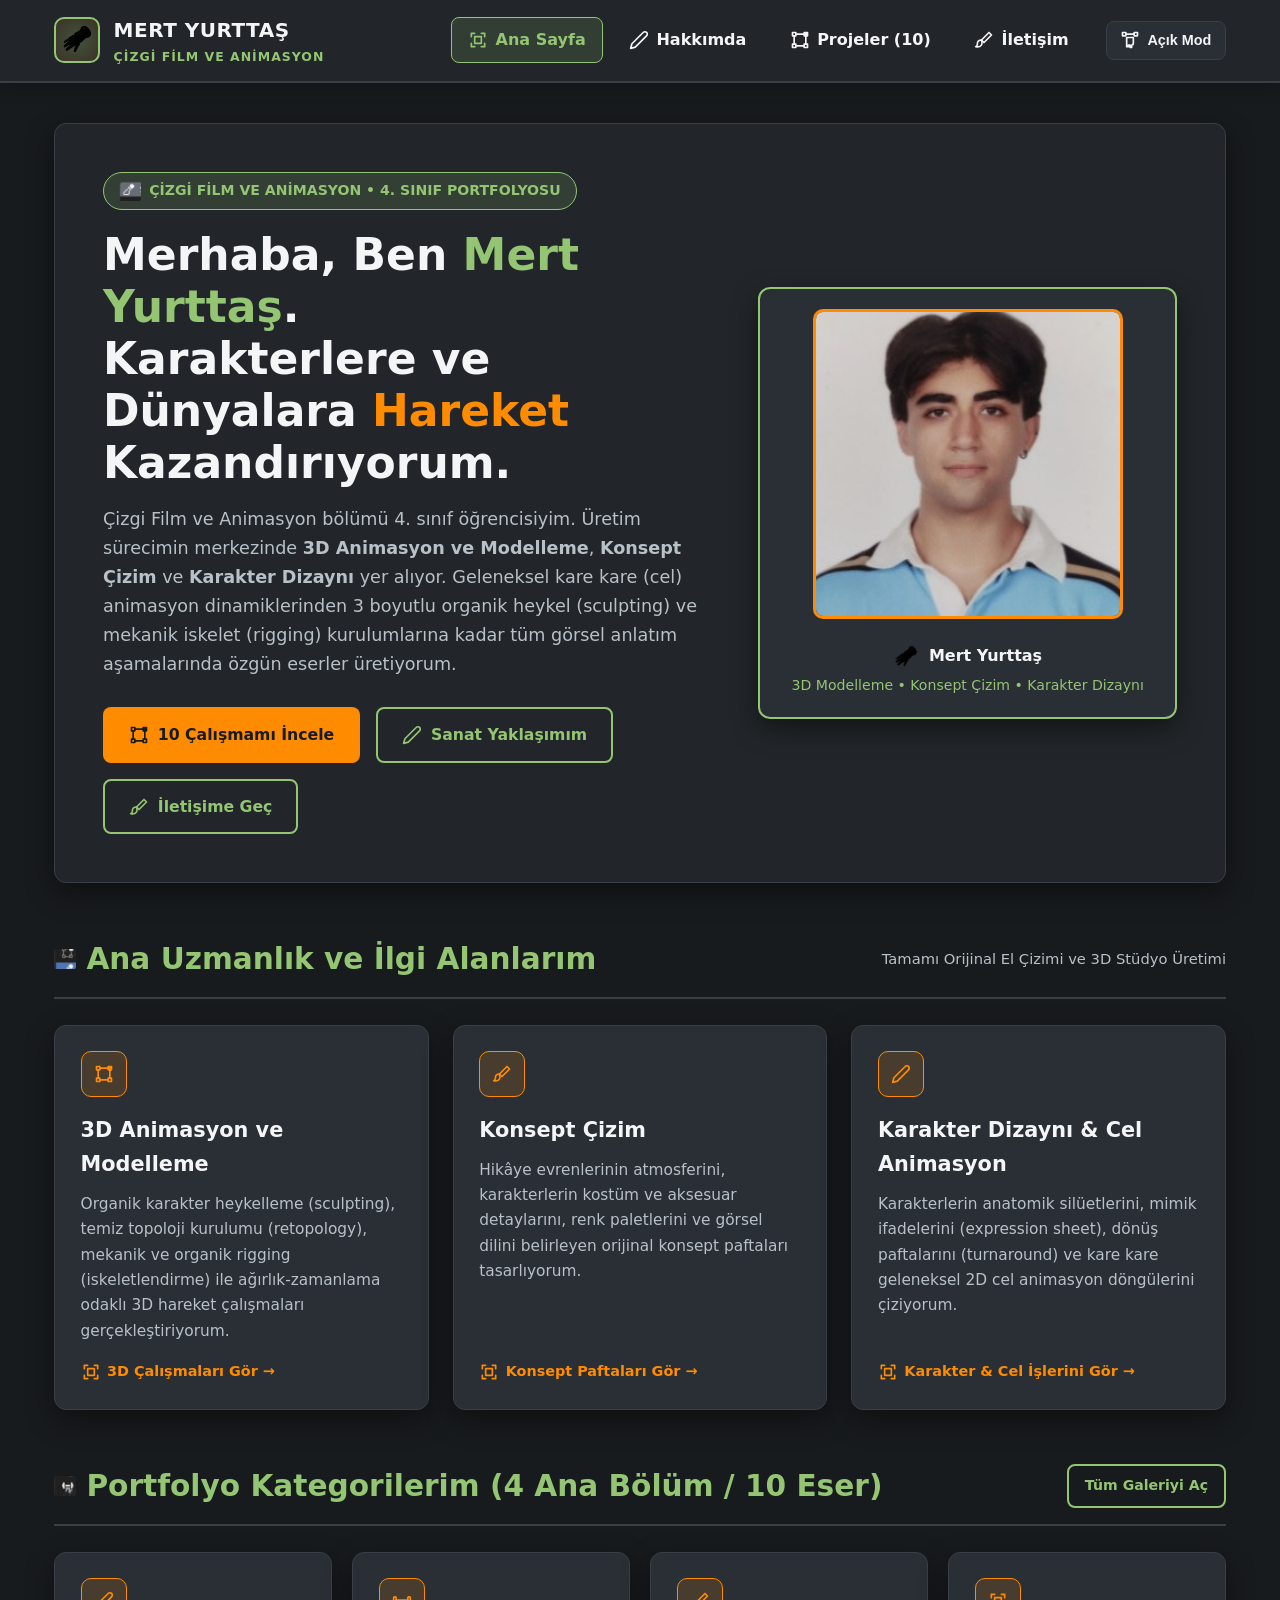
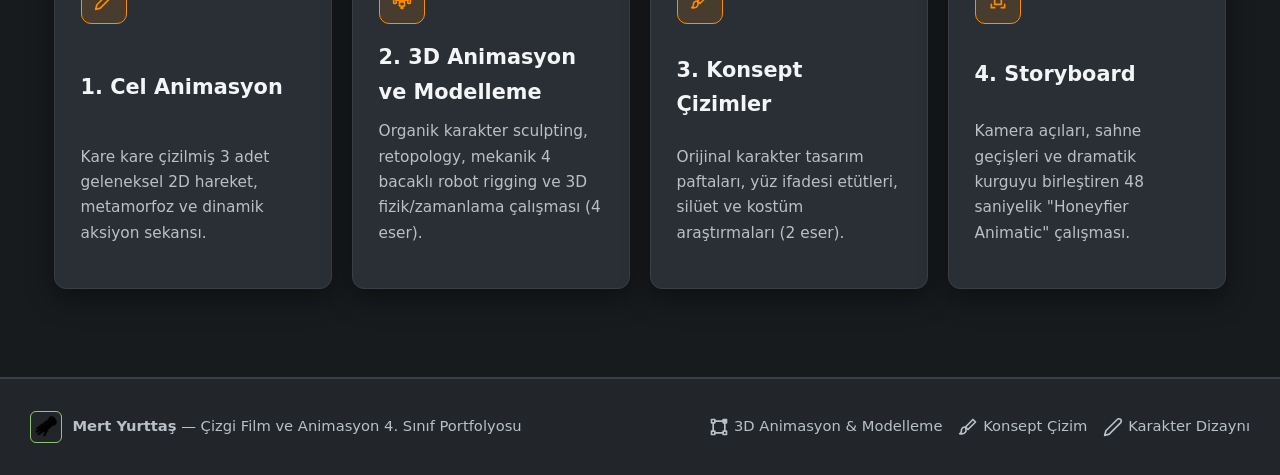
==== index.html @ c16596c8 "Add files via upload" ====
<!DOCTYPE html>
<html lang="tr">
<head>
  <meta charset="UTF-8">
  <meta name="viewport" content="width=device-width, initial-scale=1.0">
  <title>Mert Yurttaş | Çizgi Film ve Animasyon Portfolyosu</title>
  <meta name="description" content="Mert Yurttaş - Çizgi Film ve Animasyon 4. Sınıf öğrencisi. 3D Animasyon ve Modelleme, Konsept Çizim, Karakter Dizaynı, Cel Animasyon ve Storyboard portfolyosu.">
  <link rel="icon" type="image/png" href="assets/img/logo.png">
  <link rel="stylesheet" href="style.css">
</head>
<body>
  <a href="#mainContent" class="skip-link">Ana İçeriğe Atla</a>
  <header>
    <div class="nav-container">
      <a href="index.html" class="brand-logo" aria-label="Mert Yurttaş Ana Sayfa">
        <img src="assets/img/logo.png" alt="Mert Yurttaş Zırhlı Eldiven Sanat Logosu">
        <div class="brand-title">
          MERT YURTTAŞ
          <span>Çizgi Film ve Animasyon</span>
        </div>
      </a>

      <nav aria-label="Ana Gezinti Menüsü">
        <button type="button" class="mobile-menu-btn" id="mobileMenuBtn" aria-expanded="false" aria-controls="mainNavLinks" aria-label="Menüyü Aç veya Kapat">
          <svg class="tool-icon" viewBox="0 0 24 24" aria-hidden="true"><path d="M4 8V4h4M16 4h4v4M20 16v4h-4M8 20H4v-4"/><rect x="8" y="8" width="8" height="8"/></svg> Menü
        </button>

        <ul class="nav-links" id="mainNavLinks">
          <li>
            <a href="index.html" class="active">
              <svg class="tool-icon" viewBox="0 0 24 24" aria-hidden="true"><path d="M4 8V4h4M16 4h4v4M20 16v4h-4M8 20H4v-4"/><rect x="8" y="8" width="8" height="8"/></svg> Ana Sayfa
            </a>
          </li>
          <li>
            <a href="hakkinda.html" class="">
              <svg class="tool-icon" viewBox="0 0 24 24" aria-hidden="true"><path d="M17 3a2.83 2.83 0 1 1 4 4L7.5 20.5 2 22l1.5-5.5L17 3z"/></svg> Hakkımda
            </a>
          </li>
          <li>
            <a href="projeler.html" class="">
              <svg class="tool-icon" viewBox="0 0 24 24" aria-hidden="true"><rect x="3" y="3" width="4" height="4"/><rect x="17" y="3" width="4" height="4" fill="currentColor"/><rect x="3" y="17" width="4" height="4"/><rect x="17" y="17" width="4" height="4"/><path d="M7 5h10M5 7v10M19 7v10M7 19h10"/></svg> Projeler (10)
            </a>
          </li>
          <li>
            <a href="iletisim.html" class="">
              <svg class="tool-icon" viewBox="0 0 24 24" aria-hidden="true"><path d="M18 3l3 3-9 9-3-3 9-9z"/><path d="M9 12c-3 0-5 2-5 5 0 1.5-.8 2.5-2 3 2.5.5 6 0 7-2 1-1.5 1-3 0-6z"/></svg> İletişim
            </a>
          </li>
        </ul>

        <div class="nav-actions">
          <button type="button" class="theme-btn" id="themeToggleBtn" aria-label="Renk Temasını Değiştir">
            <svg class="tool-icon" viewBox="0 0 24 24" aria-hidden="true"><rect x="3" y="3" width="4" height="4"/><rect x="17" y="3" width="4" height="4"/><path d="M7 5h10"/><path d="M8 9h8v7a2 2 0 0 1-2 2v3h-2v-3h-2v2H8V9z"/></svg> <span id="themeBtnText">Açık Mod</span>
          </button>
        </div>
      </nav>
    </div>
  </header>

  <main id="mainContent">
    <section class="hero-section" aria-labelledby="heroHeading">
      <div class="hero-content">
        <div class="hero-badge">
          <img src="assets/icons/tool_1.png" alt="Çizim Fırçası Aracı İkonu" class="tool-icon-img">
          ÇİZGİ FİLM VE ANİMASYON • 4. SINIF PORTFOLYOSU
        </div>
        <h1 id="heroHeading">
          Merhaba, Ben <span class="highlight-green">Mert Yurttaş</span>.<br>
          Karakterlere ve Dünyalara <span class="highlight-orange">Hareket</span> Kazandırıyorum.
        </h1>
        <p>
          Çizgi Film ve Animasyon bölümü 4. sınıf öğrencisiyim. Üretim sürecimin merkezinde <strong>3D Animasyon ve Modelleme</strong>, <strong>Konsept Çizim</strong> ve <strong>Karakter Dizaynı</strong> yer alıyor. Geleneksel kare kare (cel) animasyon dinamiklerinden 3 boyutlu organik heykel (sculpting) ve mekanik iskelet (rigging) kurulumlarına kadar tüm görsel anlatım aşamalarında özgün eserler üretiyorum.
        </p>
        <div class="btn-group">
          <a href="projeler.html" class="btn btn-primary">
            <svg class="tool-icon" viewBox="0 0 24 24" aria-hidden="true"><rect x="3" y="3" width="4" height="4"/><rect x="17" y="3" width="4" height="4" fill="currentColor"/><rect x="3" y="17" width="4" height="4"/><rect x="17" y="17" width="4" height="4"/><path d="M7 5h10M5 7v10M19 7v10M7 19h10"/></svg> 10 Çalışmamı İncele
          </a>
          <a href="hakkinda.html" class="btn btn-secondary">
            <svg class="tool-icon" viewBox="0 0 24 24" aria-hidden="true"><path d="M17 3a2.83 2.83 0 1 1 4 4L7.5 20.5 2 22l1.5-5.5L17 3z"/></svg> Sanat Yaklaşımım
          </a>
          <a href="iletisim.html" class="btn btn-secondary">
            <svg class="tool-icon" viewBox="0 0 24 24" aria-hidden="true"><path d="M18 3l3 3-9 9-3-3 9-9z"/><path d="M9 12c-3 0-5 2-5 5 0 1.5-.8 2.5-2 3 2.5.5 6 0 7-2 1-1.5 1-3 0-6z"/></svg> İletişime Geç
          </a>
        </div>
      </div>

      <div class="hero-portrait-card">
        <img src="assets/img/ben.jpg" alt="Mert Yurttaş Portre Fotoğrafı" class="portrait-img">
        <div class="portrait-caption">
          <img src="assets/img/logo.png" alt="Mert Yurttaş Eldiven Sembolü" style="width:26px; height:26px; object-fit:contain;">
          Mert Yurttaş
        </div>
        <p class="portrait-sub">3D Modelleme • Konsept Çizim • Karakter Dizaynı</p>
      </div>
    </section>

    <section aria-labelledby="focusHeading">
      <div class="section-header">
        <h2 id="focusHeading">
          <img src="assets/icons/tool_3.png" alt="Vertex Seçim Aracı İkonu" class="tool-icon-img">
          Ana Uzmanlık ve İlgi Alanlarım
        </h2>
        <span style="color:var(--text-secondary); font-size:0.92rem;">Tamamı Orijinal El Çizimi ve 3D Stüdyo Üretimi</span>
      </div>

      <div class="grid-3">
        <article class="card">
          <div>
            <div class="card-icon-bar">
              <svg class="tool-icon" viewBox="0 0 24 24" aria-hidden="true"><rect x="3" y="3" width="4" height="4"/><rect x="17" y="3" width="4" height="4" fill="currentColor"/><rect x="3" y="17" width="4" height="4"/><rect x="17" y="17" width="4" height="4"/><path d="M7 5h10M5 7v10M19 7v10M7 19h10"/></svg>
            </div>
            <h3>3D Animasyon ve Modelleme</h3>
            <p>
              Organik karakter heykelleme (sculpting), temiz topoloji kurulumu (retopology), mekanik ve organik rigging (iskeletlendirme) ile ağırlık-zamanlama odaklı 3D hareket çalışmaları gerçekleştiriyorum.
            </p>
          </div>
          <a href="projeler.html" class="project-link"><svg class="tool-icon" viewBox="0 0 24 24" aria-hidden="true"><path d="M4 8V4h4M16 4h4v4M20 16v4h-4M8 20H4v-4"/><rect x="8" y="8" width="8" height="8"/></svg> 3D Çalışmaları Gör &rarr;</a>
        </article>

        <article class="card">
          <div>
            <div class="card-icon-bar">
              <svg class="tool-icon" viewBox="0 0 24 24" aria-hidden="true"><path d="M18 3l3 3-9 9-3-3 9-9z"/><path d="M9 12c-3 0-5 2-5 5 0 1.5-.8 2.5-2 3 2.5.5 6 0 7-2 1-1.5 1-3 0-6z"/></svg>
            </div>
            <h3>Konsept Çizim</h3>
            <p>
              Hikâye evrenlerinin atmosferini, karakterlerin kostüm ve aksesuar detaylarını, renk paletlerini ve görsel dilini belirleyen orijinal konsept paftaları tasarlıyorum.
            </p>
          </div>
          <a href="projeler.html" class="project-link"><svg class="tool-icon" viewBox="0 0 24 24" aria-hidden="true"><path d="M4 8V4h4M16 4h4v4M20 16v4h-4M8 20H4v-4"/><rect x="8" y="8" width="8" height="8"/></svg> Konsept Paftaları Gör &rarr;</a>
        </article>

        <article class="card">
          <div>
            <div class="card-icon-bar">
              <svg class="tool-icon" viewBox="0 0 24 24" aria-hidden="true"><path d="M17 3a2.83 2.83 0 1 1 4 4L7.5 20.5 2 22l1.5-5.5L17 3z"/></svg>
            </div>
            <h3>Karakter Dizaynı &amp; Cel Animasyon</h3>
            <p>
              Karakterlerin anatomik silüetlerini, mimik ifadelerini (expression sheet), dönüş paftalarını (turnaround) ve kare kare geleneksel 2D cel animasyon döngülerini çiziyorum.
            </p>
          </div>
          <a href="projeler.html" class="project-link"><svg class="tool-icon" viewBox="0 0 24 24" aria-hidden="true"><path d="M4 8V4h4M16 4h4v4M20 16v4h-4M8 20H4v-4"/><rect x="8" y="8" width="8" height="8"/></svg> Karakter &amp; Cel İşlerini Gör &rarr;</a>
        </article>
      </div>
    </section>

    <section aria-labelledby="categoriesPreviewHeading">
      <div class="section-header">
        <h2 id="categoriesPreviewHeading">
          <img src="assets/icons/tool_6.png" alt="Rigging Ağırlık Aracı İkonu" class="tool-icon-img">
          Portfolyo Kategorilerim (4 Ana Bölüm / 10 Eser)
        </h2>
        <a href="projeler.html" class="btn btn-secondary" style="padding:0.5rem 1rem; font-size:0.88rem;">
          Tüm Galeriyi Aç
        </a>
      </div>

      <div class="grid-4">
        <div class="card">
          <div class="card-icon-bar"><svg class="tool-icon" viewBox="0 0 24 24" aria-hidden="true"><path d="M17 3a2.83 2.83 0 1 1 4 4L7.5 20.5 2 22l1.5-5.5L17 3z"/></svg></div>
          <h3>1. Cel Animasyon</h3>
          <p>Kare kare çizilmiş 3 adet geleneksel 2D hareket, metamorfoz ve dinamik aksiyon sekansı.</p>
        </div>
        <div class="card">
          <div class="card-icon-bar"><svg class="tool-icon" viewBox="0 0 24 24" aria-hidden="true"><rect x="2" y="7" width="3" height="8" rx="1"/><rect x="19" y="7" width="3" height="8" rx="1"/><path d="M5 11h14"/><path d="M9 13h6v5h-2v3h-2v-3H9v-5z"/></svg></div>
          <h3>2. 3D Animasyon ve Modelleme</h3>
          <p>Organik karakter sculpting, retopology, mekanik 4 bacaklı robot rigging ve 3D fizik/zamanlama çalışması (4 eser).</p>
        </div>
        <div class="card">
          <div class="card-icon-bar"><svg class="tool-icon" viewBox="0 0 24 24" aria-hidden="true"><path d="M18 3l3 3-9 9-3-3 9-9z"/><path d="M9 12c-3 0-5 2-5 5 0 1.5-.8 2.5-2 3 2.5.5 6 0 7-2 1-1.5 1-3 0-6z"/></svg></div>
          <h3>3. Konsept Çizimler</h3>
          <p>Orijinal karakter tasarım paftaları, yüz ifadesi etütleri, silüet ve kostüm araştırmaları (2 eser).</p>
        </div>
        <div class="card">
          <div class="card-icon-bar"><svg class="tool-icon" viewBox="0 0 24 24" aria-hidden="true"><path d="M4 8V4h4M16 4h4v4M20 16v4h-4M8 20H4v-4"/><rect x="8" y="8" width="8" height="8"/></svg></div>
          <h3>4. Storyboard</h3>
          <p>Kamera açıları, sahne geçişleri ve dramatik kurguyu birleştiren 48 saniyelik "Honeyfier Animatic" çalışması.</p>
        </div>
      </div>
    </section>
  </main>

  <footer>
    <div class="footer-inner">
      <div style="display:flex; align-items:center; gap:0.65rem;">
        <img src="assets/img/logo.png" alt="Mert Yurttaş Mini Logo" style="width:32px; height:32px; object-fit:contain; border:1px solid var(--pistachio); border-radius:6px; padding:2px;">
        <span><strong>Mert Yurttaş</strong> — Çizgi Film ve Animasyon 4. Sınıf Portfolyosu</span>
      </div>
      <div style="display:flex; align-items:center; gap:1rem; flex-wrap:wrap;">
        <span><svg class="tool-icon" viewBox="0 0 24 24" aria-hidden="true"><rect x="3" y="3" width="4" height="4"/><rect x="17" y="3" width="4" height="4" fill="currentColor"/><rect x="3" y="17" width="4" height="4"/><rect x="17" y="17" width="4" height="4"/><path d="M7 5h10M5 7v10M19 7v10M7 19h10"/></svg> 3D Animasyon &amp; Modelleme</span>
        <span><svg class="tool-icon" viewBox="0 0 24 24" aria-hidden="true"><path d="M18 3l3 3-9 9-3-3 9-9z"/><path d="M9 12c-3 0-5 2-5 5 0 1.5-.8 2.5-2 3 2.5.5 6 0 7-2 1-1.5 1-3 0-6z"/></svg> Konsept Çizim</span>
        <span><svg class="tool-icon" viewBox="0 0 24 24" aria-hidden="true"><path d="M17 3a2.83 2.83 0 1 1 4 4L7.5 20.5 2 22l1.5-5.5L17 3z"/></svg> Karakter Dizaynı</span>
      </div>
    </div>
  </footer>
  <script src="script.js"></script>
</body>
</html>
---- style.css ----
/* ==========================================================================
   MERT YURTTAŞ - KİŞİSEL SANAT VE ANİMASYON PORTFOLYOSU
   Renk Paleti: Koyu Gri (#181B1E, #22262A), Fıstık Yeşili (#93C572), Güneş Turuncusu (#FF8C00)
   ========================================================================== */

:root {
  --bg-primary: #181B1E;
  --bg-secondary: #22262A;
  --bg-card: #2A2F35;
  --text-primary: #F3F5F7;
  --text-secondary: #B8C0C8;
  --pistachio: #93C572;
  --pistachio-dark: #74A853;
  --sun-orange: #FF8C00;
  --sun-orange-hover: #FFA028;
  --border-color: #383F47;
  --shadow: 0 10px 28px rgba(0, 0, 0, 0.45);
  --radius: 12px;
  --transition: all 0.28s cubic-bezier(0.4, 0, 0.2, 1);
  --font-main: 'Segoe UI', system-ui, -apple-system, Roboto, sans-serif;
}

body.light-theme {
  --bg-primary: #F4F6F4;
  --bg-secondary: #E6EBE6;
  --bg-card: #FFFFFF;
  --text-primary: #1E2225;
  --text-secondary: #485058;
  --pistachio: #4E8C31;
  --pistachio-dark: #3B6E22;
  --sun-orange: #D96B00;
  --sun-orange-hover: #B85900;
  --border-color: #CBD4CB;
  --shadow: 0 8px 22px rgba(30, 34, 37, 0.12);
}

* {
  box-sizing: border-box;
  margin: 0;
  padding: 0;
}

html {
  scroll-behavior: smooth;
}

body {
  background-color: var(--bg-primary);
  color: var(--text-primary);
  font-family: var(--font-main);
  line-height: 1.65;
  transition: background-color 0.3s ease, color 0.3s ease;
  min-height: 100vh;
  display: flex;
  flex-direction: column;
}

a:focus-visible,
button:focus-visible,
input:focus-visible,
textarea:focus-visible,
select:focus-visible {
  outline: 3px solid var(--sun-orange);
  outline-offset: 3px;
}

.skip-link {
  position: absolute;
  top: -50px;
  left: 16px;
  background: var(--sun-orange);
  color: #181B1E;
  font-weight: 700;
  padding: 8px 16px;
  border-radius: 6px;
  z-index: 1000;
  text-decoration: none;
  transition: top 0.2s;
}

.skip-link:focus {
  top: 12px;
}

.tool-icon {
  width: 20px;
  height: 20px;
  display: inline-block;
  vertical-align: middle;
  stroke: currentColor;
  fill: none;
  stroke-width: 2;
  stroke-linecap: round;
  stroke-linejoin: round;
  flex-shrink: 0;
}

.tool-icon-img {
  width: 22px;
  height: 22px;
  object-fit: contain;
  vertical-align: middle;
  border-radius: 4px;
}

header {
  background-color: var(--bg-secondary);
  border-bottom: 2px solid var(--border-color);
  position: sticky;
  top: 0;
  z-index: 900;
  box-shadow: 0 4px 16px rgba(0, 0, 0, 0.25);
}

.nav-container {
  max-width: 1220px;
  margin: 0 auto;
  padding: 0.85rem 1.5rem;
  display: flex;
  align-items: center;
  justify-content: space-between;
  gap: 1rem;
}

.brand-logo {
  display: flex;
  align-items: center;
  gap: 0.85rem;
  text-decoration: none;
  color: var(--text-primary);
  font-weight: 800;
  font-size: 1.25rem;
  letter-spacing: 0.5px;
}

.brand-logo img {
  width: 46px;
  height: 46px;
  object-fit: contain;
  background: radial-gradient(circle, rgba(147,197,114,0.28) 0%, rgba(255,140,0,0.12) 100%);
  border: 2px solid var(--pistachio);
  border-radius: 10px;
  padding: 4px;
  transition: var(--transition);
}

.brand-logo:hover img {
  border-color: var(--sun-orange);
  transform: rotate(-6deg) scale(1.06);
}

.brand-title span {
  display: block;
  font-size: 0.78rem;
  font-weight: 600;
  color: var(--pistachio);
  letter-spacing: 1px;
  text-transform: uppercase;
}

nav {
  display: flex;
  align-items: center;
  gap: 1.25rem;
}

.nav-links {
  list-style: none;
  display: flex;
  align-items: center;
  gap: 0.6rem;
}

.nav-links a {
  display: inline-flex;
  align-items: center;
  gap: 0.45rem;
  text-decoration: none;
  color: var(--text-primary);
  font-weight: 600;
  padding: 0.55rem 1rem;
  border-radius: 8px;
  transition: var(--transition);
  border: 1px solid transparent;
}

.nav-links a:hover,
.nav-links a.active {
  background-color: rgba(147, 197, 114, 0.14);
  color: var(--pistachio);
  border-color: var(--pistachio);
}

.nav-actions {
  display: flex;
  align-items: center;
  gap: 0.6rem;
}

.theme-btn,
.mobile-menu-btn {
  background: var(--bg-card);
  color: var(--text-primary);
  border: 1px solid var(--border-color);
  padding: 0.55rem 0.85rem;
  border-radius: 8px;
  cursor: pointer;
  display: inline-flex;
  align-items: center;
  gap: 0.45rem;
  font-weight: 600;
  font-size: 0.9rem;
  transition: var(--transition);
}

.theme-btn:hover,
.mobile-menu-btn:hover {
  border-color: var(--sun-orange);
  color: var(--sun-orange);
}

.mobile-menu-btn {
  display: none;
}

main {
  flex: 1;
  max-width: 1220px;
  width: 100%;
  margin: 0 auto;
  padding: 2.5rem 1.5rem;
}

.hero-section {
  display: grid;
  grid-template-columns: 1.25fr 0.85fr;
  gap: 2.5rem;
  align-items: center;
  background: var(--bg-secondary);
  border: 1px solid var(--border-color);
  border-radius: var(--radius);
  padding: 3rem;
  box-shadow: var(--shadow);
  position: relative;
  overflow: hidden;
}

.hero-badge {
  display: inline-flex;
  align-items: center;
  gap: 0.5rem;
  background: rgba(147, 197, 114, 0.15);
  color: var(--pistachio);
  border: 1px solid var(--pistachio);
  padding: 0.4rem 0.95rem;
  border-radius: 99px;
  font-size: 0.88rem;
  font-weight: 700;
  margin-bottom: 1.2rem;
}

.hero-content h1 {
  font-size: 2.75rem;
  line-height: 1.18;
  margin-bottom: 1rem;
  color: var(--text-primary);
}

.hero-content h1 .highlight-green {
  color: var(--pistachio);
}

.hero-content h1 .highlight-orange {
  color: var(--sun-orange);
}

.hero-content p {
  font-size: 1.1rem;
  color: var(--text-secondary);
  margin-bottom: 1.8rem;
  max-width: 600px;
}

.btn-group {
  display: flex;
  flex-wrap: wrap;
  gap: 1rem;
}

.btn {
  display: inline-flex;
  align-items: center;
  gap: 0.55rem;
  padding: 0.8rem 1.5rem;
  border-radius: 8px;
  font-weight: 700;
  text-decoration: none;
  cursor: pointer;
  transition: var(--transition);
  border: 2px solid transparent;
  font-size: 0.98rem;
}

.btn-primary {
  background-color: var(--sun-orange);
  color: #181B1E;
}

.btn-primary:hover {
  background-color: var(--sun-orange-hover);
  transform: translateY(-2px);
}

.btn-secondary {
  background-color: transparent;
  color: var(--pistachio);
  border-color: var(--pistachio);
}

.btn-secondary:hover {
  background-color: var(--pistachio);
  color: #181B1E;
  transform: translateY(-2px);
}

.hero-portrait-card {
  background: var(--bg-card);
  border: 2px solid var(--pistachio);
  border-radius: var(--radius);
  padding: 1.25rem;
  text-align: center;
  box-shadow: var(--shadow);
  position: relative;
}

.hero-portrait-card img.portrait-img {
  width: 100%;
  max-width: 310px;
  aspect-ratio: 1 / 1;
  object-fit: cover;
  border-radius: 10px;
  border: 3px solid var(--sun-orange);
  margin-bottom: 1rem;
}

.portrait-caption {
  display: flex;
  align-items: center;
  justify-content: center;
  gap: 0.6rem;
  font-weight: 700;
  color: var(--text-primary);
}

.portrait-sub {
  font-size: 0.88rem;
  color: var(--pistachio);
  margin-top: 0.25rem;
}

.section-header {
  margin: 3.2rem 0 1.6rem;
  display: flex;
  align-items: center;
  justify-content: space-between;
  flex-wrap: wrap;
  gap: 1rem;
  border-bottom: 2px solid var(--border-color);
  padding-bottom: 0.85rem;
}

.section-header h2 {
  font-size: 1.85rem;
  display: flex;
  align-items: center;
  gap: 0.65rem;
  color: var(--pistachio);
}

.grid-3 {
  display: grid;
  grid-template-columns: repeat(3, 1fr);
  gap: 1.5rem;
}

.grid-4 {
  display: grid;
  grid-template-columns: repeat(4, 1fr);
  gap: 1.25rem;
}

.projects-grid {
  display: grid;
  grid-template-columns: repeat(2, 1fr);
  gap: 1.8rem;
}

.card {
  background: var(--bg-card);
  border: 1px solid var(--border-color);
  border-radius: var(--radius);
  padding: 1.6rem;
  box-shadow: var(--shadow);
  transition: var(--transition);
  display: flex;
  flex-direction: column;
  justify-content: space-between;
}

.card:hover {
  border-color: var(--pistachio);
  transform: translateY(-4px);
}

.card-icon-bar {
  display: inline-flex;
  align-items: center;
  justify-content: center;
  width: 46px;
  height: 46px;
  border-radius: 10px;
  background: rgba(255, 140, 0, 0.14);
  color: var(--sun-orange);
  border: 1px solid var(--sun-orange);
  margin-bottom: 1rem;
}

.card h3 {
  font-size: 1.3rem;
  margin-bottom: 0.65rem;
  color: var(--text-primary);
}

.card p {
  color: var(--text-secondary);
  font-size: 0.96rem;
  margin-bottom: 1rem;
}

.project-card {
  background: var(--bg-card);
  border: 1px solid var(--border-color);
  border-radius: var(--radius);
  overflow: hidden;
  box-shadow: var(--shadow);
  transition: var(--transition);
  display: flex;
  flex-direction: column;
}

.project-card:hover {
  border-color: var(--sun-orange);
  transform: translateY(-4px);
}

.project-media {
  position: relative;
  width: 100%;
  aspect-ratio: 16 / 10;
  background: #101214;
  overflow: hidden;
  border-bottom: 2px solid var(--border-color);
}

.project-media img,
.project-media video {
  width: 100%;
  height: 100%;
  object-fit: contain;
  background: #101214;
  display: block;
}

.category-tag {
  position: absolute;
  top: 12px;
  left: 12px;
  background: rgba(24, 27, 30, 0.9);
  color: var(--pistachio);
  border: 1px solid var(--pistachio);
  padding: 0.3rem 0.75rem;
  border-radius: 99px;
  font-size: 0.78rem;
  font-weight: 700;
  display: inline-flex;
  align-items: center;
  gap: 0.35rem;
  z-index: 2;
}

.project-body {
  padding: 1.5rem;
  display: flex;
  flex-direction: column;
  flex: 1;
}

.project-body h3 {
  font-size: 1.28rem;
  color: var(--text-primary);
  margin-bottom: 0.5rem;
}

.project-desc {
  color: var(--text-secondary);
  font-size: 0.95rem;
  margin-bottom: 1rem;
}

.learned-box {
  background: rgba(147, 197, 114, 0.1);
  border-left: 4px solid var(--pistachio);
  padding: 0.75rem 1rem;
  border-radius: 0 8px 8px 0;
  margin-bottom: 1.25rem;
  font-size: 0.9rem;
  color: var(--text-primary);
}

.learned-box strong {
  color: var(--pistachio);
  display: block;
  margin-bottom: 0.2rem;
}

.project-footer {
  margin-top: auto;
  display: flex;
  align-items: center;
  justify-content: space-between;
  gap: 0.75rem;
  flex-wrap: wrap;
  padding-top: 0.85rem;
  border-top: 1px solid var(--border-color);
}

.project-link {
  display: inline-flex;
  align-items: center;
  gap: 0.4rem;
  color: var(--sun-orange);
  font-weight: 700;
  text-decoration: none;
  font-size: 0.9rem;
}

.project-link:hover {
  text-decoration: underline;
}

.preview-btn {
  background: var(--bg-secondary);
  color: var(--text-primary);
  border: 1px solid var(--pistachio);
  padding: 0.45rem 0.9rem;
  border-radius: 6px;
  cursor: pointer;
  font-weight: 600;
  font-size: 0.85rem;
  display: inline-flex;
  align-items: center;
  gap: 0.4rem;
  transition: var(--transition);
}

.preview-btn:hover {
  background: var(--pistachio);
  color: #181B1E;
}

.filter-bar {
  background: var(--bg-secondary);
  border: 1px solid var(--border-color);
  border-radius: var(--radius);
  padding: 1.25rem;
  margin-bottom: 2rem;
  display: flex;
  flex-wrap: wrap;
  align-items: center;
  justify-content: space-between;
  gap: 1rem;
}

.filter-buttons {
  display: flex;
  flex-wrap: wrap;
  gap: 0.55rem;
}

.filter-btn {
  background: var(--bg-card);
  color: var(--text-primary);
  border: 1px solid var(--border-color);
  padding: 0.55rem 1.05rem;
  border-radius: 8px;
  cursor: pointer;
  font-weight: 600;
  font-size: 0.9rem;
  display: inline-flex;
  align-items: center;
  gap: 0.4rem;
  transition: var(--transition);
}

.filter-btn:hover,
.filter-btn.active {
  background: var(--pistachio);
  color: #181B1E;
  border-color: var(--pistachio);
}

.search-box {
  position: relative;
  min-width: 260px;
  flex: 1;
  max-width: 340px;
}

.search-box input {
  width: 100%;
  padding: 0.65rem 1rem 0.65rem 2.4rem;
  border-radius: 8px;
  border: 1px solid var(--border-color);
  background: var(--bg-card);
  color: var(--text-primary);
  font-size: 0.95rem;
}

.search-box .search-icon {
  position: absolute;
  left: 10px;
  top: 50%;
  transform: translateY(-50%);
  color: var(--sun-orange);
}

.about-grid {
  display: grid;
  grid-template-columns: 0.9fr 1.3fr;
  gap: 2rem;
  align-items: start;
}

.toolbar-showcase {
  background: var(--bg-secondary);
  border: 1px solid var(--border-color);
  border-radius: var(--radius);
  padding: 1.5rem;
  margin-top: 1.5rem;
  display: flex;
  align-items: center;
  gap: 1.25rem;
}

.toolbar-showcase img {
  height: 180px;
  width: auto;
  border-radius: 8px;
  border: 2px solid var(--sun-orange);
}

.contact-layout {
  display: grid;
  grid-template-columns: 1.2fr 0.8fr;
  gap: 2rem;
}

.form-card {
  background: var(--bg-secondary);
  border: 1px solid var(--border-color);
  border-radius: var(--radius);
  padding: 2rem;
  box-shadow: var(--shadow);
}

.form-group {
  margin-bottom: 1.25rem;
}

.form-group label {
  display: block;
  font-weight: 700;
  margin-bottom: 0.45rem;
  color: var(--text-primary);
}

.form-group input,
.form-group select,
.form-group textarea {
  width: 100%;
  padding: 0.75rem 1rem;
  border-radius: 8px;
  border: 1px solid var(--border-color);
  background: var(--bg-card);
  color: var(--text-primary);
  font-family: inherit;
  font-size: 0.98rem;
}

.form-group input.input-error,
.form-group select.input-error,
.form-group textarea.input-error {
  border-color: #FF5252;
}

.error-msg {
  color: #FF6B6B;
  font-size: 0.84rem;
  margin-top: 0.3rem;
  min-height: 1.1rem;
  display: block;
}

.form-feedback {
  margin-top: 1rem;
  padding: 1rem;
  border-radius: 8px;
  font-weight: 700;
  display: none;
}

.form-feedback.success {
  display: block;
  background: rgba(147, 197, 114, 0.18);
  border: 1px solid var(--pistachio);
  color: var(--pistachio);
}

.form-feedback.error {
  display: block;
  background: rgba(255, 82, 82, 0.16);
  border: 1px solid #FF5252;
  color: #FF6B6B;
}

.privacy-notice {
  margin-top: 1.25rem;
  padding: 0.9rem 1rem;
  background: var(--bg-card);
  border-left: 4px solid var(--sun-orange);
  border-radius: 6px;
  font-size: 0.86rem;
  color: var(--text-secondary);
}

.lightbox-modal {
  position: fixed;
  inset: 0;
  background: rgba(12, 14, 16, 0.92);
  display: none;
  align-items: center;
  justify-content: center;
  z-index: 2000;
  padding: 1.5rem;
}

.lightbox-modal.open {
  display: flex;
}

.lightbox-content {
  background: var(--bg-secondary);
  border: 2px solid var(--pistachio);
  border-radius: var(--radius);
  max-width: 960px;
  width: 100%;
  padding: 1.25rem;
  position: relative;
}

.lightbox-close {
  position: absolute;
  top: 12px;
  right: 12px;
  background: var(--sun-orange);
  color: #181B1E;
  border: none;
  padding: 0.4rem 0.8rem;
  border-radius: 6px;
  font-weight: 800;
  cursor: pointer;
}

.lightbox-body img,
.lightbox-body video {
  width: 100%;
  max-height: 72vh;
  object-fit: contain;
  border-radius: 8px;
  background: #000;
}

.lightbox-caption {
  margin-top: 0.85rem;
  color: var(--text-primary);
  font-weight: 700;
  text-align: center;
}

footer {
  background: var(--bg-secondary);
  border-top: 2px solid var(--border-color);
  padding: 2rem 1.5rem;
  margin-top: 3rem;
}

.footer-inner {
  max-width: 1220px;
  margin: 0 auto;
  display: flex;
  flex-wrap: wrap;
  justify-content: space-between;
  align-items: center;
  gap: 1rem;
  color: var(--text-secondary);
  font-size: 0.92rem;
}

@media (max-width: 992px) {
  .hero-section,
  .about-grid,
  .contact-layout {
    grid-template-columns: 1fr;
  }
  .grid-4 {
    grid-template-columns: repeat(2, 1fr);
  }
  .grid-3 {
    grid-template-columns: repeat(2, 1fr);
  }
  .projects-grid {
    grid-template-columns: 1fr;
  }
}

@media (max-width: 680px) {
  .mobile-menu-btn {
    display: inline-flex;
  }
  .nav-links {
    display: none;
    position: absolute;
    top: 100%;
    left: 0;
    right: 0;
    background: var(--bg-secondary);
    flex-direction: column;
    padding: 1rem;
    border-bottom: 2px solid var(--pistachio);
    box-shadow: var(--shadow);
  }
  .nav-links.nav-open {
    display: flex;
  }
  .nav-links li,
  .nav-links a {
    width: 100%;
  }
  .hero-section {
    padding: 1.75rem 1.25rem;
  }
  .hero-content h1 {
    font-size: 2rem;
  }
  .grid-3,
  .grid-4 {
    grid-template-columns: 1fr;
  }
}
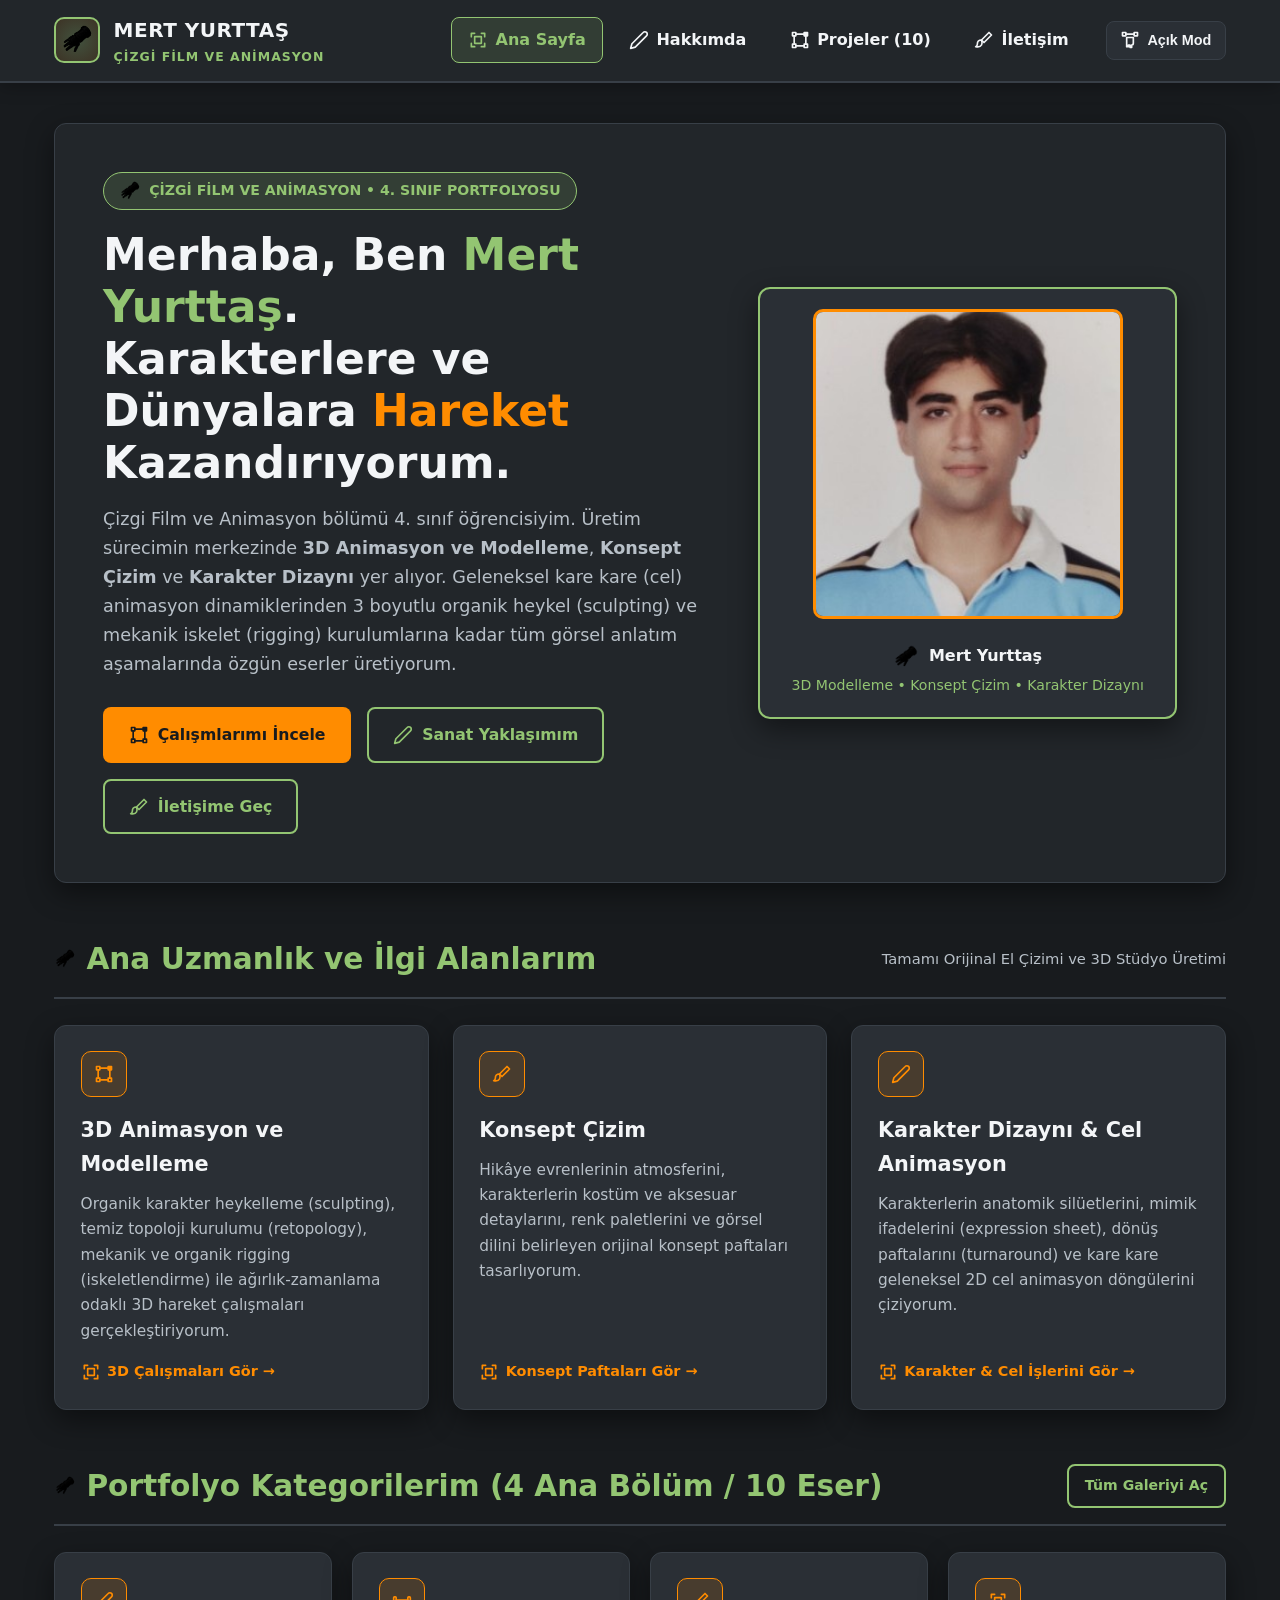
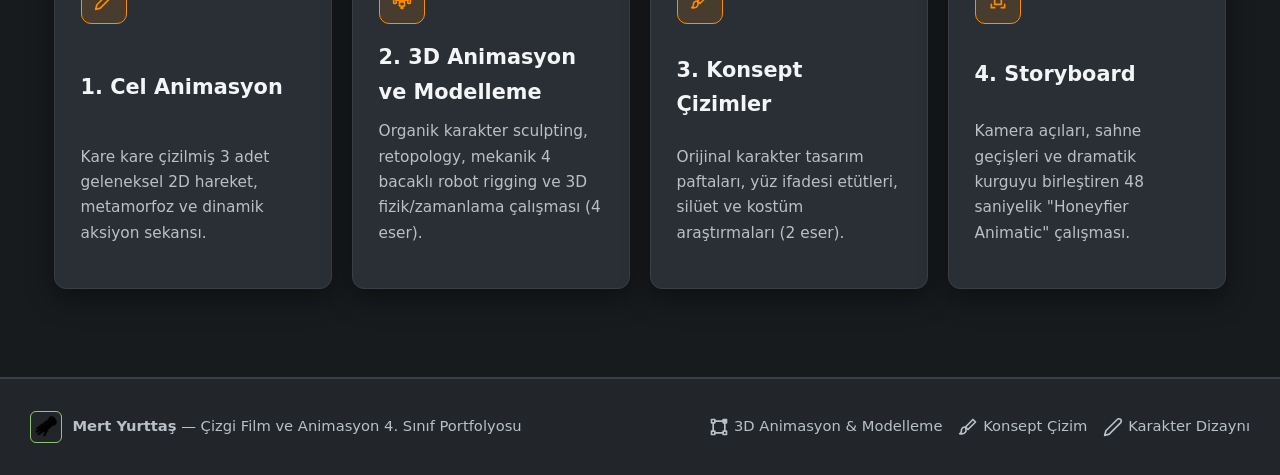
==== commit 0ef6db4a: "Update index.html" ====
--- a/index.html
+++ b/index.html
@@ -73,7 +73,7 @@
         </p>
         <div class="btn-group">
           <a href="projeler.html" class="btn btn-primary">
-            <svg class="tool-icon" viewBox="0 0 24 24" aria-hidden="true"><rect x="3" y="3" width="4" height="4"/><rect x="17" y="3" width="4" height="4" fill="currentColor"/><rect x="3" y="17" width="4" height="4"/><rect x="17" y="17" width="4" height="4"/><path d="M7 5h10M5 7v10M19 7v10M7 19h10"/></svg> 10 Çalışmamı İncele
+            <svg class="tool-icon" viewBox="0 0 24 24" aria-hidden="true"><rect x="3" y="3" width="4" height="4"/><rect x="17" y="3" width="4" height="4" fill="currentColor"/><rect x="3" y="17" width="4" height="4"/><rect x="17" y="17" width="4" height="4"/><path d="M7 5h10M5 7v10M19 7v10M7 19h10"/></svg> Çalışmlarımı İncele
           </a>
           <a href="hakkinda.html" class="btn btn-secondary">
             <svg class="tool-icon" viewBox="0 0 24 24" aria-hidden="true"><path d="M17 3a2.83 2.83 0 1 1 4 4L7.5 20.5 2 22l1.5-5.5L17 3z"/></svg> Sanat Yaklaşımım
